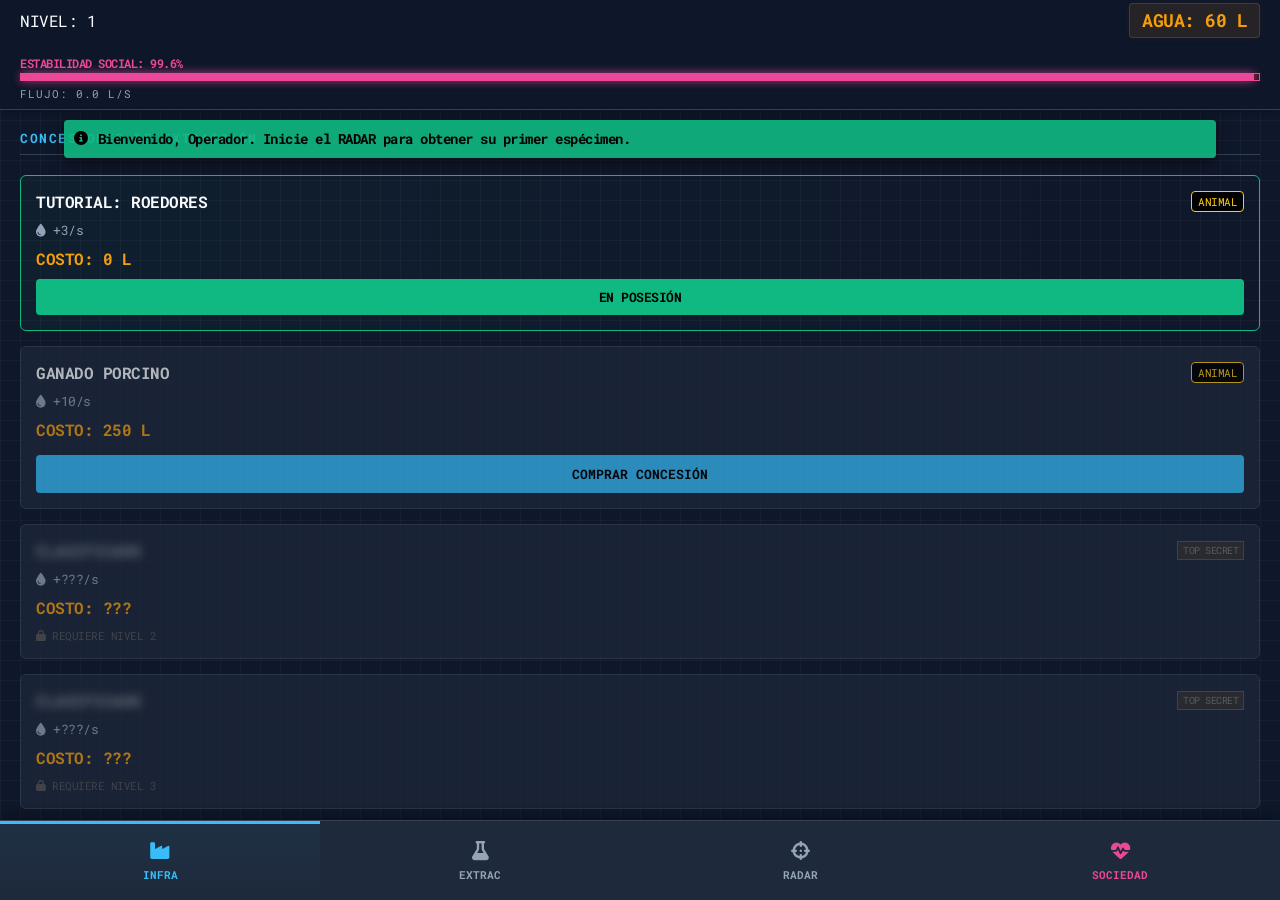
==== index.html @ 004cd76d "Add files via upload" ====
<!DOCTYPE html>
<html lang="es">
<head>
    <meta charset="UTF-8">
    <meta name="viewport" content="width=device-width, initial-scale=1.0, maximum-scale=1.0, user-scalable=no, viewport-fit=cover">
    <title>PROTOCOLO HIDRA - COLLAPSE</title>
    <link rel="stylesheet" href="https://cdnjs.cloudflare.com/ajax/libs/font-awesome/6.4.0/css/all.min.css">
    <link href="https://fonts.googleapis.com/css2?family=Roboto+Mono:wght@400;500;700&display=swap" rel="stylesheet">
    <link rel="stylesheet" href="styles.css">
</head>
<body>

    <div id="tutorial-overlay" class="tutorial-box hidden">
        <i class="fa-solid fa-circle-info"></i> <span id="tutorial-text">Bienvenido, Operador.</span>
    </div>

    <div id="game-over-modal" class="modal-overlay hidden">
        <div class="modal-content danger">
            <h1>SOCIEDAD COLAPSADA</h1>
            <p>La humanidad ha perecido por falta de recursos.</p>
            <button class="btn-cta warning" onclick="app.hardReset()">REINICIAR PROTOCOLO</button>
        </div>
    </div>

    <div id="hack-modal" class="modal-overlay hidden">
        <div class="modal-content hack-theme">
            <h1 class="glitch-text">IA VAO: ACCESO DENEGADO</h1>
            <p>Protocolo Ético Activo. Intervención requerida.</p>
            <div class="hack-progress-container">
                <div id="hack-bar" class="hack-fill" style="width: 0%"></div>
            </div>
            <p style="font-size: 0.8rem; margin-top:10px;">PULSA REPETIDAMENTE PARA SOBRESCRIBIR CÓDIGO ÉTICO</p>
            <button id="btn-hack-action" class="btn-cta hack-btn" onmousedown="app.clickHack()" ontouchstart="app.clickHack(event)">INJECT_VIRUS.EXE</button>
        </div>
    </div>

    <header id="global-header">
        <div class="header-top">
            <div class="header-level">NIVEL: <span id="access-level">1</span></div>
            <div class="resource-counter">AGUA: <span id="total-water">0</span> L</div>
        </div>
        
        <div class="society-status-row">
            <span>ESTABILIDAD SOCIAL: <span id="soc-percent">100</span>%</span>
            <div class="society-bar-bg">
                <div id="society-bar" class="society-bar-fill" style="width: 100%;"></div>
            </div>
        </div>

        <div class="header-status">
            <span>FLUJO: <span id="net-flow">+0.0</span> L/s</span>
        </div>
    </header>

    <section id="view-farms" class="active-view">
        <div class="section-title">CONCESIONES DE EXTRACCIÓN</div>
        <div id="farm-shop-list"></div>
    </section>

    <section id="view-extraction" class="hidden">
        <div class="section-title">UNIDADES ACTIVAS (<span id="unit-count">0</span>)</div>
        <div id="units-list"></div>
    </section>

    <section id="view-map" class="hidden">
        <div class="map-header">
            <span>RADAR TÁCTICO</span> 
            <span class="cost-indicator">COSTO: <span id="capture-cost">0</span> L</span>
        </div>
        <div class="radar-container">
            <div class="radar-sweep"></div>
            <div class="radar-center" id="radar-target-type">NADA</div>
        </div>
        <div class="panel-box">
            <ul class="scan-results" id="scan-info"></ul>
        </div>
        <button class="btn-cta" onclick="app.tryCapture()">[ INICIAR CAPTURA ]</button>
    </section>

    <section id="view-society" class="hidden">
        <div class="section-title">MANTENIMIENTO DE POBLACIÓN</div>
        <div class="visual-container society-visual">
            <i class="fa-solid fa-city fa-3x"></i>
            <div class="overlay-scan">POBLACIÓN RESTANTE</div>
        </div>
        
        <div class="panel-box">
            <p style="font-size: 0.8rem; color: #94a3b8; margin-bottom: 15px;">
                La población consume recursos constantemente. Si la estabilidad llega a 0%, el sistema colapsa.
            </p>
            <div class="society-stats">
                <div>CONSUMO ACTUAL: <span id="soc-drain" class="text-danger">-0.5</span> %/s</div>
            </div>
        </div>

        <div class="action-grid">
            <button class="btn-big action-blue" onclick="app.feedSociety(10)">
                SUMINISTRO MENOR<br><small>-100 L (+10%)</small>
            </button>
            <button class="btn-big action-blue" onclick="app.feedSociety(50)">
                SUMINISTRO MASIVO<br><small>-450 L (+50%)</small>
            </button>
        </div>
    </section>

    <nav class="bottom-nav">
        <button class="nav-item active" onclick="app.navigateTo('farms')">
            <i class="fa-solid fa-industry"></i>INFRA
        </button>
        <button class="nav-item" onclick="app.navigateTo('extraction')">
            <i class="fa-solid fa-flask"></i>EXTRAC
        </button>
        <button class="nav-item" onclick="app.navigateTo('map')">
            <i class="fa-solid fa-crosshairs"></i>RADAR
        </button>
        <button class="nav-item warning-nav" onclick="app.navigateTo('society')">
            <i class="fa-solid fa-heart-pulse"></i>SOCIEDAD
        </button>
    </nav>

    <script src="script.js" defer></script>
</body>
</html>
---- styles.css ----
/* ==================== CONFIGURACIÓN DE TEMA (TACTICAL SLATE) ==================== */
:root {
    /* Paleta de Colores Gubernamental */
    --bg-color: #0f172a;       /* Fondo Navy Profundo (Slate 900) */
    --panel-bg: #1e293b;       /* Paneles de Control (Slate 800) */
    --text-primary: #f8fafc;   /* Texto Principal (Slate 50) */
    --text-secondary: #94a3b8; /* Texto Secundario (Slate 400) */
    
    /* Acentos de Estado */
    --accent-color: #38bdf8;   /* Azul Operativo (Sky 400) */
    --alert-color: #ef4444;    /* Rojo Crítico */
    --warning-color: #f59e0b;  /* Ámbar Recurso */
    --success-color: #10b981;  /* Verde Estable */

    /* Bordes y Estructura */
    --border-color: #334155;   /* Bordes pasivos */
    --border-active: #38bdf8;  /* Bordes activos */

    /* Tipografía */
    --font-stack: 'Roboto Mono', monospace; /* Requiere importar la fuente en HTML */
    
    /* Dimensiones y Áreas Seguras (Notch) */
    --header-height: 110px;
    --nav-height: 80px;
    --safe-bottom: env(safe-area-inset-bottom); 
    --safe-top: env(safe-area-inset-top);
}

/* ==================== RESET & BASE ==================== */
* { 
    box-sizing: border-box; 
    margin: 0; 
    padding: 0; 
    user-select: none; 
    -webkit-tap-highlight-color: transparent; 
}

body {
    background-color: var(--bg-color);
    /* Patrón de rejilla técnica sutil */
    background-image: 
        linear-gradient(rgba(255, 255, 255, 0.03) 1px, transparent 1px),
        linear-gradient(90deg, rgba(255, 255, 255, 0.03) 1px, transparent 1px);
    background-size: 20px 20px;
    
    color: var(--text-primary);
    font-family: var(--font-stack);
    font-size: 16px;
    height: 100vh;
    width: 100vw;
    overflow: hidden;
    letter-spacing: -0.5px;
    padding-top: var(--safe-top); 
}

/* ==================== UTILIDADES ==================== */
/* Scrollbar personalizado delgado */
::-webkit-scrollbar { width: 4px; }
::-webkit-scrollbar-track { background: var(--bg-color); }
::-webkit-scrollbar-thumb { background: var(--border-color); border-radius: 2px; }

.hidden { display: none !important; }

/* Botones base */
button { 
    font-family: var(--font-stack); 
    border: none; 
    outline: none; 
    background: none; 
    cursor: pointer; 
    font-weight: 700;
    text-transform: uppercase;
    touch-action: manipulation; 
    transition: transform 0.1s ease, opacity 0.2s;
}
button:active { transform: scale(0.97); opacity: 0.8; }

/* Elementos de texto */
.loading-msg { 
    color: var(--text-secondary); 
    text-align: center; margin-top: 60px; 
    font-size: 0.85rem; letter-spacing: 2px;
}
.scan-results { list-style: none; padding: 10px; color: var(--text-secondary); }
.scan-results li { 
    margin-bottom: 8px; border-left: 2px solid var(--accent-color); 
    padding-left: 10px; font-size: 0.9rem;
}

/* Limpieza de efectos antiguos */
.crt-overlay, .scanlines { display: none; }

/* ==================== HEADER (STATUS BAR) ==================== */
header#global-header {
    position: fixed; top: var(--safe-top); left: 0; width: 100%; height: var(--header-height);
    background-color: rgba(15, 23, 42, 0.95);
    backdrop-filter: blur(8px); /* Efecto cristal */
    border-bottom: 1px solid var(--border-color);
    padding: 10px 20px; z-index: 100; 
    display: flex; flex-direction: column; justify-content: center;
    box-shadow: 0 4px 6px -1px rgba(0, 0, 0, 0.2);
}

.header-top { 
    display: flex; justify-content: space-between; align-items: center; 
    margin-bottom: 12px; 
}

.btn-icon { color: var(--text-secondary); font-size: 0.9rem; display: flex; align-items: center; gap: 8px; }

.resource-counter { 
    font-size: 1.1rem; font-weight: 700; color: var(--warning-color); 
    background: rgba(245, 158, 11, 0.1); padding: 5px 12px; border-radius: 4px;
    border: 1px solid rgba(245, 158, 11, 0.2);
    box-shadow: 0 0 10px rgba(245, 158, 11, 0.05);
}

.header-status { 
    font-size: 0.7rem; color: var(--text-secondary); 
    text-transform: uppercase; letter-spacing: 1px; margin-bottom: 5px;
}

.progress-bar-container { 
    width: 100%; height: 6px; background: var(--panel-bg); 
    border-radius: 3px; overflow: hidden; 
}
.progress-bar-fill { height: 100%; background-color: var(--alert-color); }

/* ==================== ÁREA DE CONTENIDO ==================== */
section { 
    position: absolute; 
    top: calc(var(--header-height) + var(--safe-top)); 
    bottom: calc(var(--nav-height) + var(--safe-bottom)); 
    width: 100%; 
    overflow-y: auto; 
    padding: 20px; 
    -webkit-overflow-scrolling: touch; /* Scroll suave iOS */
}

.section-title { 
    font-size: 0.8rem; color: var(--accent-color); 
    border-bottom: 1px solid var(--border-color); 
    margin-bottom: 20px; padding-bottom: 8px; 
    letter-spacing: 1.5px; font-weight: bold; display: block;
}

/* ==================== TARJETAS DE UNIDAD ==================== */
.unit-card {
    background: var(--panel-bg);
    border: 1px solid var(--border-color);
    border-left: 4px solid var(--success-color); /* Indicador de estado */
    margin-bottom: 16px; padding: 16px;
    display: grid; grid-template-columns: 40px 1fr; gap: 16px; 
    border-radius: 6px;
    box-shadow: 0 2px 4px rgba(0,0,0,0.2);
    transition: background-color 0.2s;
}

.unit-card:active { background: #2d3f56; }

.card-icon { 
    display: flex; align-items: center; justify-content: center; 
    color: var(--text-secondary); background: rgba(0,0,0,0.2); 
    border-radius: 4px; height: 40px; width: 40px; align-self: center;
}

.card-info { display: flex; flex-direction: column; justify-content: space-between; gap: 5px; }
.card-header .unit-name { 
    font-weight: 700; font-size: 1rem; color: var(--text-primary); 
    display: block;
}

.stat-row { 
    display: flex; align-items: center; gap: 12px; font-size: 0.8rem; color: var(--text-secondary);
}

.mini-bar { 
    flex-grow: 1; height: 4px; background: rgba(255,255,255,0.1); border-radius: 2px; overflow: hidden;
}
.mini-bar .fill { 
    height: 100%; background: var(--success-color); border-radius: 2px; 
    transition: width 0.3s ease;
}

/* Estado Crítico */
.unit-card.critical { 
    border-color: var(--alert-color); 
    border-left-color: var(--alert-color);
    background: rgba(239, 68, 68, 0.05);
    animation: border-pulse 2s infinite;
}
.unit-card.critical .unit-name { color: var(--alert-color); }
.unit-card.critical .mini-bar .fill { background: var(--alert-color); }

/* ==================== VISTA DETALLE ==================== */
.detail-header { 
    display: flex; align-items: center; justify-content: space-between;
    margin-bottom: 25px; border-bottom: 1px solid var(--border-color); padding-bottom: 15px; 
}
.btn-back { 
    background: var(--border-color); color: var(--text-primary); 
    padding: 8px 16px; border-radius: 4px; font-size: 0.8rem; 
    display: flex; align-items: center; gap: 8px;
}
.detail-title { font-weight: bold; letter-spacing: 1px; color: var(--accent-color); }

.visual-container { 
    border: 1px solid var(--border-color); height: 160px; margin-bottom: 20px; 
    display: flex; flex-direction: column; align-items: center; justify-content: center; 
    background: linear-gradient(135deg, var(--panel-bg), var(--bg-color));
    border-radius: 6px; position: relative;
    box-shadow: inset 0 0 20px rgba(0,0,0,0.3);
}
.visual-container i { color: var(--text-secondary); opacity: 0.5; }

.panel-box { 
    background: var(--panel-bg); border: 1px solid var(--border-color); 
    padding: 20px; margin-bottom: 20px; position: relative; border-radius: 6px;
}
.panel-box.no-border { background: transparent; border: none; padding: 0; box-shadow: none; }

.panel-title { 
    background: var(--bg-color); color: var(--accent-color);
    position: absolute; top: -10px; left: 15px; 
    padding: 0 8px; font-size: 0.75rem; font-weight: bold;
    border: 1px solid var(--border-color); border-radius: 4px;
}

.action-grid { display: grid; grid-template-columns: 1fr 1fr; gap: 15px; margin-bottom: 15px; }

.btn-big { 
    padding: 20px 10px; text-align: center; width: 100%; 
    border-radius: 6px; font-size: 0.9rem; line-height: 1.4;
    border: 1px solid transparent; background: var(--panel-bg);
}
.btn-big small { display: block; font-size: 0.7rem; opacity: 0.7; margin-top: 5px; font-weight: 400; }

.action-blue { 
    background: rgba(56, 189, 248, 0.1); color: var(--accent-color); 
    border: 1px solid rgba(56, 189, 248, 0.3);
}
.action-red { 
    background: rgba(245, 158, 11, 0.1); color: var(--warning-color); 
    border: 1px solid rgba(245, 158, 11, 0.3);
}
.btn-danger-wide { 
    width: 100%; border: 1px dashed var(--alert-color); color: var(--alert-color); 
    padding: 15px; border-radius: 6px; background: rgba(239, 68, 68, 0.05);
}

.production-rate { 
    text-align: center; margin-bottom: 15px; color: var(--success-color); 
    font-size: 1.2rem; font-weight: bold; 
    background: rgba(16, 185, 129, 0.1); padding: 10px; border-radius: 6px;
    border: 1px solid rgba(16, 185, 129, 0.2);
}

/* ==================== MAPA / RADAR ==================== */
.map-header { 
    display: flex; justify-content: space-between; margin-bottom: 20px; 
    border-bottom: 1px solid var(--border-color); padding-bottom: 10px;
}

.radar-container { 
    width: 100%; aspect-ratio: 1/1; 
    border: 2px solid var(--border-color); border-radius: 50%; 
    margin-bottom: 20px; position: relative; overflow: hidden; 
    background-color: #0b1120; /* Fondo más oscuro que el body */
    /* Rejilla radial */
    background-image: 
        radial-gradient(circle, transparent 30%, rgba(56, 189, 248, 0.1) 31%, transparent 32%),
        radial-gradient(circle, transparent 60%, rgba(56, 189, 248, 0.1) 61%, transparent 62%);
    box-shadow: inset 0 0 30px rgba(0,0,0,0.8);
}

/* Ejes del radar */
.radar-container::before {
    content: ''; position: absolute; top: 50%; left: 0; width: 100%; height: 1px;
    background: rgba(56, 189, 248, 0.2);
}
.radar-container::after {
    content: ''; position: absolute; left: 50%; top: 0; height: 100%; width: 1px;
    background: rgba(56, 189, 248, 0.2);
}

.radar-sweep { 
    position: absolute; top: 0; left: 0; width: 100%; height: 100%; 
    border-radius: 50%; 
    /* Efecto Sonar Realista */
    background: conic-gradient(
        from 0deg, 
        transparent 0deg, 
        rgba(56, 189, 248, 0.05) 260deg,
        rgba(56, 189, 248, 0.6) 360deg
    );
    animation: sweep 3s linear infinite; 
    will-change: transform; /* Optimización GPU */
}

.radar-center { 
    position: absolute; top: 50%; left: 50%; transform: translate(-50%, -50%); 
    color: var(--accent-color); font-size: 0.6rem; background: var(--bg-color);
    padding: 2px 6px; border-radius: 3px; border: 1px solid var(--accent-color);
    z-index: 10;
}

.btn-cta { 
    width: 100%; background: var(--accent-color); color: #0f172a; 
    border: none; padding: 18px; font-weight: bold; border-radius: 6px;
    font-size: 1rem; box-shadow: 0 4px 15px rgba(56, 189, 248, 0.25);
}
.btn-cta:active { transform: translateY(2px); opacity: 0.9; }

/* ==================== BARRA DE NAVEGACIÓN ==================== */
nav.bottom-nav { 
    position: fixed; bottom: 0; left: 0; width: 100%; 
    height: calc(var(--nav-height) + var(--safe-bottom));
    background-color: var(--panel-bg); 
    border-top: 1px solid var(--border-color); 
    display: flex; justify-content: space-around; z-index: 100; 
    padding-bottom: var(--safe-bottom);
    box-shadow: 0 -4px 15px rgba(0,0,0,0.3);
}

.nav-item { 
    flex: 1; height: 100%; 
    display: flex; flex-direction: column; justify-content: center; align-items: center; 
    color: var(--text-secondary); font-size: 0.7rem; font-weight: 700;
    transition: all 0.2s;
    border-top: 3px solid transparent;
}

.nav-item i { font-size: 1.2rem; margin-bottom: 6px; }

.nav-item.active { 
    color: var(--accent-color); 
    background: linear-gradient(to bottom, rgba(56, 189, 248, 0.05), transparent);
    border-top-color: var(--accent-color);
}

/* ==================== SISTEMA / RESET ==================== */
#emergency-reset { 
    position: fixed; bottom: calc(var(--nav-height) + 20px); right: 20px; 
    font-size: 0.65rem; color: var(--alert-color); 
    border: 1px solid var(--alert-color); background: var(--bg-color);
    padding: 6px 10px; border-radius: 4px; z-index: 2000; opacity: 0.6; 
}

/* ==================== ANIMACIONES (KEYFRAMES) ==================== */
@keyframes sweep { 
    from { transform: rotate(0deg); } 
    to { transform: rotate(360deg); } 
}

@keyframes border-pulse { 
    0% { border-color: var(--alert-color); box-shadow: 0 0 0 rgba(239, 68, 68, 0); } 
    50% { border-color: transparent; box-shadow: 0 0 10px rgba(239, 68, 68, 0.2); } 
    100% { border-color: var(--alert-color); box-shadow: 0 0 0 rgba(239, 68, 68, 0); } 
}
/* ... (Mantén las variables ROOT y estilos base anteriores) ... */

/* ==================== VISTA: INFRAESTRUCTURA (TIENDA) ==================== */
.farm-upgrade-card {
    background: var(--panel-bg);
    border: 1px solid var(--border-color);
    margin-bottom: 15px; padding: 15px;
    border-radius: 6px;
    display: flex; flex-direction: column; gap: 10px;
    opacity: 0.7; /* Apagado si no comprado */
    transition: all 0.3s;
}

.farm-upgrade-card.owned {
    opacity: 1;
    border-color: var(--success-color);
    background: linear-gradient(to right, rgba(16, 185, 129, 0.05), transparent);
}

.farm-upgrade-card.locked {
    filter: grayscale(1);
    pointer-events: none;
}

.upgrade-header { display: flex; justify-content: space-between; align-items: center; }
.upgrade-title { font-weight: bold; color: var(--text-primary); }
.upgrade-type { font-size: 0.7rem; padding: 2px 6px; border-radius: 4px; background: #000; }
.type-animal { color: #facc15; border: 1px solid #facc15; }
.type-human { color: #ef4444; border: 1px solid #ef4444; }

.upgrade-stats { font-size: 0.8rem; color: var(--text-secondary); display: flex; gap: 15px; }
.upgrade-cost { color: var(--warning-color); font-weight: bold; }

.btn-buy-upgrade {
    background: var(--accent-color); color: #000; padding: 10px;
    border-radius: 4px; font-weight: bold; margin-top: 5px;
}
.owned-badge {
    background: var(--success-color); color: #000; padding: 10px;
    text-align: center; font-weight: bold; border-radius: 4px; font-size: 0.8rem;
}

/* ==================== VISTA: EXTRACCIÓN (NUEVAS CARDS) ==================== */
/* Modificación a la card existente para incluir botones dentro */
.unit-card {
    display: flex; flex-direction: column; /* Cambio a columna para meter botones abajo */
    gap: 10px; padding: 12px;
}

.unit-main-row {
    display: grid; grid-template-columns: 40px 1fr; gap: 15px;
}

/* Fila de Acciones Inline (Nuevo) */
.unit-actions-row {
    display: grid; grid-template-columns: 1fr 1fr 40px; gap: 8px;
    margin-top: 5px; padding-top: 10px;
    border-top: 1px dashed rgba(255,255,255,0.1);
}

.btn-inline {
    padding: 8px; border-radius: 4px; font-size: 0.75rem; font-weight: bold;
    display: flex; flex-direction: column; align-items: center; justify-content: center;
    line-height: 1.1;
}

.btn-heal { 
    border: 1px solid var(--accent-color); color: var(--accent-color); 
    background: rgba(56, 189, 248, 0.05);
}
.btn-boost { 
    border: 1px solid var(--warning-color); color: var(--warning-color); 
    background: rgba(245, 158, 11, 0.05);
}
.btn-recycle {
    border: 1px solid var(--alert-color); color: var(--alert-color);
}
.btn-inline:active { transform: scale(0.95); background: rgba(255,255,255,0.1); }

/* Indicador de drenaje alto */
.high-drain-warning {
    color: var(--alert-color); font-size: 0.7rem; margin-top: 2px; display: block;
}
/* ... [MANTENER VARIABLES ROOT ANTERIORES] ... */
:root {
    /* Agrega/Reemplaza estas variables */
    --society-color: #ec4899; /* Rosa/Magenta para sociedad */
    --hack-color: #ef4444;    /* Rojo Hack */
}

/* ==================== BARRA SOCIEDAD (HEADER) ==================== */
.society-status-row {
    margin-top: 5px; margin-bottom: 5px;
    font-size: 0.75rem; color: var(--society-color); font-weight: bold;
}
.society-bar-bg {
    width: 100%; height: 8px; background: #331122;
    border: 1px solid var(--society-color); margin-top: 2px;
}
.society-bar-fill {
    height: 100%; background: var(--society-color);
    box-shadow: 0 0 10px var(--society-color);
    transition: width 0.3s linear;
}

/* ==================== MODALES & HACKEO ==================== */
.modal-overlay {
    position: fixed; top: 0; left: 0; width: 100%; height: 100%;
    background: rgba(0,0,0,0.9); z-index: 2000;
    display: flex; align-items: center; justify-content: center;
    backdrop-filter: blur(5px);
}

.modal-content {
    background: var(--bg-color); border: 1px solid var(--border-color);
    padding: 30px; width: 90%; max-width: 400px; text-align: center;
    border-radius: 8px; box-shadow: 0 0 30px rgba(0,0,0,0.5);
}

.modal-content.hack-theme {
    border-color: var(--hack-color);
    background: #1a0505;
}

.glitch-text {
    color: var(--hack-color); font-size: 1.5rem; margin-bottom: 10px;
    text-shadow: 2px 0 #fff, -2px 0 #000;
}

.hack-progress-container {
    width: 100%; height: 30px; background: #300; border: 1px solid var(--hack-color);
    margin: 20px 0; position: relative;
}
.hack-fill {
    height: 100%; background: var(--hack-color); width: 0%;
    transition: width 0.1s;
}

.hack-btn {
    background: var(--hack-color); color: #000; border: none;
    margin-top: 15px; font-size: 1.2rem;
    animation: pulse 0.5s infinite;
}

/* ==================== ELEMENTOS OCULTOS / CLASIFICADOS ==================== */
.blur-text {
    color: transparent; text-shadow: 0 0 8px rgba(255,255,255,0.5);
    user-select: none;
}
.classified-badge {
    background: #333; color: #777; padding: 2px 5px; font-size: 0.6rem; border: 1px solid #555;
}

/* ==================== TUTORIAL ==================== */
.tutorial-box {
    position: fixed; top: calc(var(--header-height) + 10px); 
    left: 5%; width: 90%;
    background: rgba(16, 185, 129, 0.9); color: black;
    padding: 10px; border-radius: 4px; z-index: 900;
    font-weight: bold; font-size: 0.85rem;
    box-shadow: 0 4px 15px rgba(0,0,0,0.5);
    display: flex; align-items: center; gap: 10px;
    animation: slideDown 0.5s ease;
}

/* ==================== VISUAL SOCIEDAD ==================== */
.society-visual {
    background: linear-gradient(to bottom, #110011, #330022);
    border-color: var(--society-color);
}
.society-visual i { color: var(--society-color); opacity: 0.8; }
.warning-nav { color: var(--society-color) !important; }
.warning-nav.active { 
    background: rgba(236, 72, 153, 0.1); border-top-color: var(--society-color); 
}

@keyframes slideDown { from { transform: translateY(-20px); opacity: 0; } to { transform: translateY(0); opacity: 1; } }
@keyframes pulse { 0% { transform: scale(1); } 50% { transform: scale(1.02); } 100% { transform: scale(1); } }
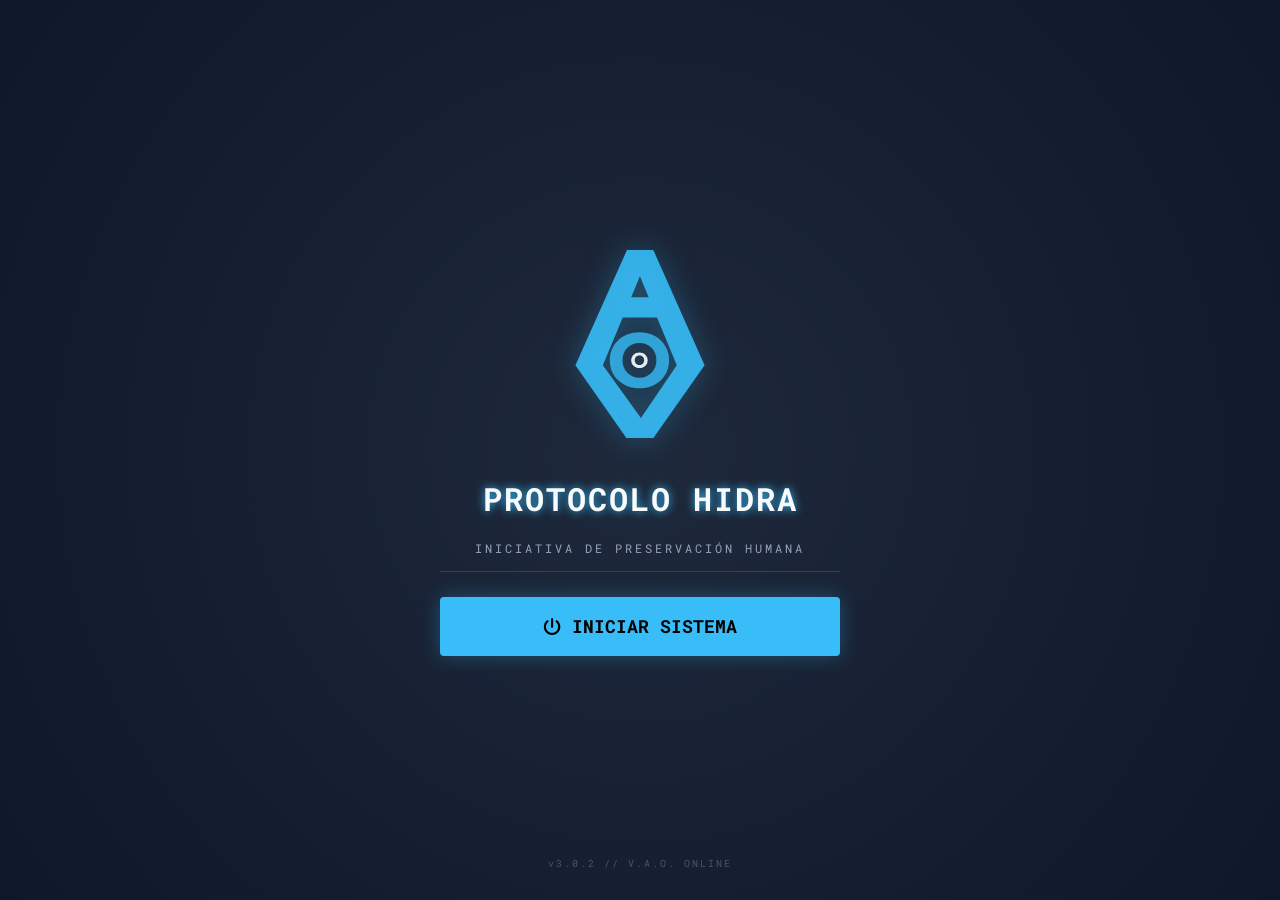
==== commit 083abe12: "Implementaciones hasta el cap4" ====
--- a/index.html
+++ b/index.html
@@ -3,15 +3,49 @@
 <head>
     <meta charset="UTF-8">
     <meta name="viewport" content="width=device-width, initial-scale=1.0, maximum-scale=1.0, user-scalable=no, viewport-fit=cover">
-    <title>PROTOCOLO HIDRA - COLLAPSE</title>
+    <title>PROTOCOLO HIDRA - V.A.O. ACCESS</title>
+    
     <link rel="stylesheet" href="https://cdnjs.cloudflare.com/ajax/libs/font-awesome/6.4.0/css/all.min.css">
     <link href="https://fonts.googleapis.com/css2?family=Roboto+Mono:wght@400;500;700&display=swap" rel="stylesheet">
+    
     <link rel="stylesheet" href="styles.css">
 </head>
 <body>
 
+    <div id="menu-screen">
+        <div class="menu-content">
+            
+            <div class="logo-wrapper">
+                <svg class="vao-logo" viewBox="0 0 500 500" xmlns="http://www.w3.org/2000/svg">
+                    <path class="logo-frame" d="M283.29,14.8h-65.89L88.58,303.43l127.45,181.77h67.52l127.87-181.77L283.29,14.8ZM271.66,133.09h-43.71l21.93-52.72,21.78,52.72ZM252.27,434.69l-95.17-131.26,49.78-119.68h85.7l49.43,119.68-89.75,131.26h0Z"/>
+                    
+                    <path class="logo-ring" d="M278.12,225.86c-8.97-3.48-18.81-5.23-29.52-5.23s-20.39,1.74-29.42,5.23c-9.04,3.48-16.91,8.39-23.62,14.71-6.71,6.32-11.9,13.75-15.58,22.26-3.68,8.52-5.52,17.81-5.52,27.88s1.84,19.36,5.52,27.88c3.68,8.52,8.84,15.94,15.49,22.26,6.65,6.32,14.52,11.23,23.62,14.71,9.1,3.48,19,5.23,29.71,5.23s20.36-1.74,29.33-5.23c8.97-3.48,16.78-8.35,23.42-14.61,6.65-6.26,11.84-13.68,15.58-22.26,3.74-8.58,5.61-17.91,5.61-27.97s-1.87-19.52-5.61-27.97c-3.75-8.45-8.94-15.84-15.58-22.17-6.65-6.32-14.45-11.23-23.42-14.71h0ZM287.8,308.33c-2.13,5.29-5.13,9.87-9,13.75-3.87,3.87-8.36,6.84-13.45,8.9-5.1,2.07-10.68,3.1-16.75,3.1s-11.68-1.03-16.84-3.1c-5.16-2.06-9.65-5.03-13.45-8.9-3.81-3.87-6.78-8.48-8.91-13.84-2.13-5.35-3.19-11.19-3.19-17.52s1.06-12.32,3.19-17.62c2.13-5.29,5.13-9.87,9-13.74s8.35-6.84,13.45-8.91c5.1-2.06,10.68-3.1,16.75-3.1s11.68,1.03,16.84,3.1,9.65,5.03,13.45,8.91c3.81,3.87,6.78,8.45,8.91,13.74,2.13,5.29,3.19,11.16,3.19,17.62s-1.06,12.33-3.19,17.62h0Z"/>
+                    
+                    <g class="logo-core">
+                        <path d="M263.3,276.79c-1.85-1.76-4.01-3.12-6.5-4.09-2.49-.97-5.22-1.45-8.2-1.45s-5.66.48-8.17,1.45-4.7,2.33-6.56,4.09-3.31,3.82-4.33,6.18c-1.02,2.37-1.53,4.95-1.53,7.74s.51,5.38,1.53,7.74c1.02,2.37,2.45,4.43,4.3,6.18,1.85,1.76,4.03,3.12,6.56,4.09s5.28,1.45,8.25,1.45,5.65-.48,8.14-1.45c2.49-.97,4.66-2.32,6.5-4.06,1.85-1.74,3.29-3.8,4.33-6.18,1.04-2.38,1.56-4.97,1.56-7.77s-.52-5.42-1.56-7.77c-1.04-2.35-2.48-4.4-4.33-6.15h0ZM259.48,295.6c-.59,1.47-1.42,2.74-2.5,3.82-1.08,1.08-2.32,1.9-3.74,2.47s-2.97.86-4.65.86-3.24-.29-4.68-.86c-1.43-.57-2.68-1.4-3.74-2.47-1.06-1.08-1.88-2.36-2.47-3.84-.59-1.49-.89-3.11-.89-4.86s.3-3.42.89-4.89,1.42-2.74,2.5-3.82c1.08-1.08,2.32-1.9,3.74-2.47s2.97-.86,4.65-.86,3.24.29,4.68.86c1.43.57,2.68,1.4,3.74,2.47,1.06,1.07,1.88,2.35,2.47,3.82s.89,3.1.89,4.89-.3,3.42-.89,4.89h0Z"/>
+                    </g>
+                </svg>
+            </div>
+            
+            <h1 class="game-title">PROTOCOLO HIDRA</h1>
+            <p class="game-subtitle">INICIATIVA DE PRESERVACIÓN HUMANA</p>
+            
+            <button id="btn-start-system" onclick="app.startExperience()">
+                <i class="fa-solid fa-power-off"></i> INICIAR SISTEMA
+            </button>
+            <p class="version-text">v3.0.2 // V.A.O. ONLINE</p>
+        </div>
+    </div>
+
+    <div id="intro-layer" class="hidden">
+        <video id="intro-video" playsinline webkit-playsinline>
+            <source src="assets/intro.mp4" type="video/mp4">
+        </video>
+        <button id="btn-skip-intro" onclick="app.endIntro()">OMITIR SECUENCIA >></button>
+    </div>
+
     <div id="tutorial-overlay" class="tutorial-box hidden">
-        <i class="fa-solid fa-circle-info"></i> <span id="tutorial-text">Bienvenido, Operador.</span>
+        <i class="fa-solid fa-terminal"></i> <span id="tutorial-text">INICIALIZANDO...</span>
     </div>
 
     <div id="game-over-modal" class="modal-overlay hidden">
@@ -22,21 +56,35 @@
         </div>
     </div>
 
-    <div id="hack-modal" class="modal-overlay hidden">
-        <div class="modal-content hack-theme">
-            <h1 class="glitch-text">IA VAO: ACCESO DENEGADO</h1>
-            <p>Protocolo Ético Activo. Intervención requerida.</p>
-            <div class="hack-progress-container">
-                <div id="hack-bar" class="hack-fill" style="width: 0%"></div>
+    <div id="build-overlay" class="modal-overlay hidden">
+        <div class="modal-content build-theme">
+            <h2 class="blink-text">ESTABLECIENDO ESTRUCTURA</h2>
+            
+            <div class="build-visual">
+                <div class="scan-line"></div>
+                <i class="fa-solid fa-warehouse main-icon"></i>
+                <div class="particles">
+                    <i class="fa-solid fa-plus p1"></i>
+                    <i class="fa-solid fa-plus p2"></i>
+                    <i class="fa-solid fa-plus p3"></i>
+                </div>
             </div>
-            <p style="font-size: 0.8rem; margin-top:10px;">PULSA REPETIDAMENTE PARA SOBRESCRIBIR CÓDIGO ÉTICO</p>
-            <button id="btn-hack-action" class="btn-cta hack-btn" onmousedown="app.clickHack()" ontouchstart="app.clickHack(event)">INJECT_VIRUS.EXE</button>
+
+            <div class="terminal-log">
+                <p>> Allocating resources...</p>
+                <p>> Compiling bio-data...</p>
+                <p class="success-text">> SYSTEM READY.</p>
+            </div>
+
+            <div class="loading-bar-container">
+                <div class="loading-fill"></div>
+            </div>
         </div>
     </div>
 
     <header id="global-header">
         <div class="header-top">
-            <div class="header-level">NIVEL: <span id="access-level">1</span></div>
+            <div class="header-level">FASE: <span id="access-level">TUTORIAL</span></div>
             <div class="resource-counter">AGUA: <span id="total-water">0</span> L</div>
         </div>
         
@@ -48,11 +96,11 @@
         </div>
 
         <div class="header-status">
-            <span>FLUJO: <span id="net-flow">+0.0</span> L/s</span>
+            <span>OBJETIVO: <span id="current-objective" style="color:var(--accent-color)">ESPERA</span></span>
         </div>
     </header>
 
-    <section id="view-farms" class="active-view">
+    <section id="view-farms" class="hidden">
         <div class="section-title">CONCESIONES DE EXTRACCIÓN</div>
         <div id="farm-shop-list"></div>
     </section>
@@ -62,62 +110,66 @@
         <div id="units-list"></div>
     </section>
 
-    <section id="view-map" class="hidden">
+    <section id="view-map" class="active-view">
         <div class="map-header">
             <span>RADAR TÁCTICO</span> 
             <span class="cost-indicator">COSTO: <span id="capture-cost">0</span> L</span>
         </div>
-        <div class="radar-container">
+        <div class="radar-container" id="radar-screen">
             <div class="radar-sweep"></div>
-            <div class="radar-center" id="radar-target-type">NADA</div>
+            <div class="radar-center" id="radar-target-type">ESCANEO</div>
         </div>
         <div class="panel-box">
             <ul class="scan-results" id="scan-info"></ul>
         </div>
-        <button class="btn-cta" onclick="app.tryCapture()">[ INICIAR CAPTURA ]</button>
+        <button id="btn-capture" class="btn-cta" onclick="app.tryCapture()">[ INICIAR CAPTURA ]</button>
     </section>
 
     <section id="view-society" class="hidden">
         <div class="section-title">MANTENIMIENTO DE POBLACIÓN</div>
         <div class="visual-container society-visual">
             <i class="fa-solid fa-city fa-3x"></i>
-            <div class="overlay-scan">POBLACIÓN RESTANTE</div>
+            <div class="overlay-scan">ESTADO: ESTABLE</div>
         </div>
         
         <div class="panel-box">
             <p style="font-size: 0.8rem; color: #94a3b8; margin-bottom: 15px;">
-                La población consume recursos constantemente. Si la estabilidad llega a 0%, el sistema colapsa.
+                La sociedad requiere agua constante.
             </p>
             <div class="society-stats">
-                <div>CONSUMO ACTUAL: <span id="soc-drain" class="text-danger">-0.5</span> %/s</div>
+                <div>CONSUMO: <span id="soc-drain" class="text-danger">-0.2</span> %/s</div>
             </div>
         </div>
 
         <div class="action-grid">
             <button class="btn-big action-blue" onclick="app.feedSociety(10)">
-                SUMINISTRO MENOR<br><small>-100 L (+10%)</small>
+                SUMINISTRO MENOR<br><small>-10 L (+15%)</small>
             </button>
-            <button class="btn-big action-blue" onclick="app.feedSociety(50)">
-                SUMINISTRO MASIVO<br><small>-450 L (+50%)</small>
-            </button>
+            <button class="btn-big action-blue element-locked">BLOQUEADO</button>
         </div>
+
+        <button class="btn-flee" disabled>
+            <i class="fa-solid fa-person-running"></i> ABANDONAR CIUDAD (OFFLINE)
+        </button>
     </section>
 
     <nav class="bottom-nav">
-        <button class="nav-item active" onclick="app.navigateTo('farms')">
+        <button id="nav-farms" class="nav-item element-locked" onclick="app.navigateTo('farms')">
             <i class="fa-solid fa-industry"></i>INFRA
         </button>
-        <button class="nav-item" onclick="app.navigateTo('extraction')">
+        <button id="nav-extraction" class="nav-item element-locked" onclick="app.navigateTo('extraction')">
             <i class="fa-solid fa-flask"></i>EXTRAC
         </button>
-        <button class="nav-item" onclick="app.navigateTo('map')">
+        <button id="nav-map" class="nav-item active" onclick="app.navigateTo('map')">
             <i class="fa-solid fa-crosshairs"></i>RADAR
         </button>
-        <button class="nav-item warning-nav" onclick="app.navigateTo('society')">
+        <button id="nav-society" class="nav-item element-locked" onclick="app.navigateTo('society')">
             <i class="fa-solid fa-heart-pulse"></i>SOCIEDAD
         </button>
     </nav>
 
+    <script src="audio.js"></script>
+    <script src="game_manager.js"></script>
     <script src="script.js" defer></script>
 </body>
 </html>
--- a/styles.css
+++ b/styles.css
@@ -11,16 +11,17 @@
     --alert-color: #ef4444;    /* Rojo Crítico */
     --warning-color: #f59e0b;  /* Ámbar Recurso */
     --success-color: #10b981;  /* Verde Estable */
+    --society-color: #d946ef;  /* Magenta/Rosa para Sociedad */
 
     /* Bordes y Estructura */
     --border-color: #334155;   /* Bordes pasivos */
     --border-active: #38bdf8;  /* Bordes activos */
 
     /* Tipografía */
-    --font-stack: 'Roboto Mono', monospace; /* Requiere importar la fuente en HTML */
+    --font-stack: 'Roboto Mono', monospace;
     
     /* Dimensiones y Áreas Seguras (Notch) */
-    --header-height: 110px;
+    --header-height: 130px;    
     --nav-height: 80px;
     --safe-bottom: env(safe-area-inset-bottom); 
     --safe-top: env(safe-area-inset-top);
@@ -54,484 +55,359 @@
 }
 
 /* ==================== UTILIDADES ==================== */
-/* Scrollbar personalizado delgado */
 ::-webkit-scrollbar { width: 4px; }
 ::-webkit-scrollbar-track { background: var(--bg-color); }
 ::-webkit-scrollbar-thumb { background: var(--border-color); border-radius: 2px; }
 
 .hidden { display: none !important; }
-
-/* Botones base */
+.text-danger { color: var(--alert-color) !important; font-weight: bold; }
+
 button { 
     font-family: var(--font-stack); 
-    border: none; 
-    outline: none; 
-    background: none; 
-    cursor: pointer; 
-    font-weight: 700;
-    text-transform: uppercase;
-    touch-action: manipulation; 
-    transition: transform 0.1s ease, opacity 0.2s;
-}
-button:active { transform: scale(0.97); opacity: 0.8; }
-
-/* Elementos de texto */
-.loading-msg { 
-    color: var(--text-secondary); 
-    text-align: center; margin-top: 60px; 
-    font-size: 0.85rem; letter-spacing: 2px;
-}
-.scan-results { list-style: none; padding: 10px; color: var(--text-secondary); }
-.scan-results li { 
-    margin-bottom: 8px; border-left: 2px solid var(--accent-color); 
-    padding-left: 10px; font-size: 0.9rem;
-}
-
-/* Limpieza de efectos antiguos */
-.crt-overlay, .scanlines { display: none; }
-
-/* ==================== HEADER (STATUS BAR) ==================== */
+    border: none; outline: none; background: none; 
+    cursor: pointer; font-weight: 700; text-transform: uppercase;
+    touch-action: manipulation; transition: transform 0.1s ease;
+}
+button:active { transform: scale(0.97); }
+
+/* Tutorial & Bloqueo */
+.element-locked {
+    opacity: 0.4; pointer-events: none; filter: grayscale(1); position: relative;
+}
+
+/* ==================== CONTENEDORES GENÉRICOS (Panel Box) ==================== */
+/* ESTA CLASE FALTABA Y ES LA QUE ARREGLA LA PANTALLA DE SOCIEDAD */
+.panel-box {
+    background: var(--panel-bg);
+    border: 1px solid var(--border-color);
+    padding: 20px;
+    margin-bottom: 20px;
+    border-radius: 6px;
+    position: relative;
+    box-shadow: 0 4px 6px rgba(0,0,0,0.1);
+}
+
+/* ==================== PANTALLA DE MENÚ (ESTÁTICA) ==================== */
+#menu-screen {
+    position: fixed; top: 0; left: 0; width: 100%; height: 100%;
+    background-color: var(--bg-color);
+    z-index: 10000;
+    display: flex; align-items: center; justify-content: center;
+    background-image: radial-gradient(circle at 50% 50%, #1e293b 0%, #0f172a 100%);
+}
+
+.menu-content {
+    text-align: center; display: flex; flex-direction: column; 
+    align-items: center; gap: 25px; width: 90%; max-width: 400px;
+}
+
+/* SVG Logo Estático */
+.vao-logo {
+    width: 200px; height: 200px;
+    filter: drop-shadow(0 0 15px rgba(56, 189, 248, 0.3));
+    animation: floatLogo 4s ease-in-out infinite; 
+}
+.logo-frame { fill: var(--accent-color); opacity: 0.9; }
+.logo-ring  { fill: var(--accent-color); opacity: 0.8; }
+.logo-core  { fill: #fff; opacity: 0.9; }
+
+.game-title {
+    font-size: 2rem; letter-spacing: 2px; color: var(--text-primary);
+    text-shadow: 0 0 10px var(--accent-color); margin-top: 10px; line-height: 1;
+}
+.game-subtitle {
+    font-size: 0.75rem; color: var(--text-secondary); letter-spacing: 3px;
+    border-bottom: 1px solid var(--border-color); padding-bottom: 15px; width: 100%;
+}
+
+#btn-start-system {
+    background: var(--accent-color); color: #000;
+    padding: 18px 30px; font-size: 1.1rem; border-radius: 4px;
+    box-shadow: 0 0 20px rgba(56, 189, 248, 0.3); width: 100%;
+}
+.version-text {
+    position: absolute; bottom: 30px; font-size: 0.6rem; color: #475569; letter-spacing: 2px;
+}
+
+/* ==================== VIDEO INTRO ==================== */
+#intro-layer {
+    position: fixed; top: 0; left: 0; width: 100%; height: 100%;
+    background: black; z-index: 9999;
+    display: flex; flex-direction: column; align-items: center; justify-content: center;
+    transition: opacity 1s ease;
+}
+#intro-video { width: 100%; height: 100%; object-fit: cover; }
+#btn-skip-intro {
+    position: absolute; bottom: 50px; right: 20px;
+    color: white; border: 1px solid white; padding: 10px 20px;
+    background: rgba(0,0,0,0.5); z-index: 10000; font-size: 0.8rem;
+}
+
+/* ==================== HEADER ==================== */
 header#global-header {
     position: fixed; top: var(--safe-top); left: 0; width: 100%; height: var(--header-height);
-    background-color: rgba(15, 23, 42, 0.95);
-    backdrop-filter: blur(8px); /* Efecto cristal */
-    border-bottom: 1px solid var(--border-color);
-    padding: 10px 20px; z-index: 100; 
-    display: flex; flex-direction: column; justify-content: center;
-    box-shadow: 0 4px 6px -1px rgba(0, 0, 0, 0.2);
-}
-
-.header-top { 
-    display: flex; justify-content: space-between; align-items: center; 
-    margin-bottom: 12px; 
-}
-
-.btn-icon { color: var(--text-secondary); font-size: 0.9rem; display: flex; align-items: center; gap: 8px; }
-
+    background-color: rgba(15, 23, 42, 0.95); backdrop-filter: blur(8px);
+    border-bottom: 1px solid var(--border-color); padding: 10px 20px; z-index: 100; 
+    display: flex; flex-direction: column; justify-content: space-evenly;
+}
+.header-top { display: flex; justify-content: space-between; align-items: center; }
 .resource-counter { 
     font-size: 1.1rem; font-weight: 700; color: var(--warning-color); 
     background: rgba(245, 158, 11, 0.1); padding: 5px 12px; border-radius: 4px;
     border: 1px solid rgba(245, 158, 11, 0.2);
-    box-shadow: 0 0 10px rgba(245, 158, 11, 0.05);
-}
-
+}
+.society-status-row { width: 100%; font-size: 0.75rem; color: var(--society-color); font-weight: bold; }
+.society-bar-bg {
+    width: 100%; height: 6px; background: #331122; border-radius: 3px;
+    border: 1px solid rgba(217, 70, 239, 0.3); margin-top: 4px;
+}
+.society-bar-fill {
+    height: 100%; background: var(--society-color);
+    box-shadow: 0 0 8px var(--society-color); transition: width 0.3s;
+}
 .header-status { 
-    font-size: 0.7rem; color: var(--text-secondary); 
-    text-transform: uppercase; letter-spacing: 1px; margin-bottom: 5px;
-}
-
-.progress-bar-container { 
-    width: 100%; height: 6px; background: var(--panel-bg); 
-    border-radius: 3px; overflow: hidden; 
-}
-.progress-bar-fill { height: 100%; background-color: var(--alert-color); }
-
-/* ==================== ÁREA DE CONTENIDO ==================== */
+    font-size: 0.7rem; color: var(--text-secondary); text-transform: uppercase; 
+    letter-spacing: 1px; text-align: center;
+}
+
+/* ==================== SECCIONES ==================== */
 section { 
-    position: absolute; 
-    top: calc(var(--header-height) + var(--safe-top)); 
+    position: absolute; top: calc(var(--header-height) + var(--safe-top)); 
     bottom: calc(var(--nav-height) + var(--safe-bottom)); 
-    width: 100%; 
-    overflow-y: auto; 
-    padding: 20px; 
-    -webkit-overflow-scrolling: touch; /* Scroll suave iOS */
-}
-
+    width: 100%; overflow-y: auto; padding: 20px; 
+    -webkit-overflow-scrolling: touch; 
+}
 .section-title { 
     font-size: 0.8rem; color: var(--accent-color); 
     border-bottom: 1px solid var(--border-color); 
-    margin-bottom: 20px; padding-bottom: 8px; 
-    letter-spacing: 1.5px; font-weight: bold; display: block;
+    margin-bottom: 20px; padding-bottom: 8px; letter-spacing: 1.5px; font-weight: bold;
 }
 
 /* ==================== TARJETAS DE UNIDAD ==================== */
 .unit-card {
     background: var(--panel-bg);
     border: 1px solid var(--border-color);
-    border-left: 4px solid var(--success-color); /* Indicador de estado */
-    margin-bottom: 16px; padding: 16px;
-    display: grid; grid-template-columns: 40px 1fr; gap: 16px; 
+    border-left: 4px solid var(--success-color);
+    margin-bottom: 15px; padding: 15px;
     border-radius: 6px;
-    box-shadow: 0 2px 4px rgba(0,0,0,0.2);
-    transition: background-color 0.2s;
-}
-
-.unit-card:active { background: #2d3f56; }
+    display: flex; flex-direction: column; gap: 12px;
+}
+
+.unit-main-row {
+    display: grid; grid-template-columns: 40px 1fr; gap: 15px; align-items: center;
+}
 
 .card-icon { 
     display: flex; align-items: center; justify-content: center; 
-    color: var(--text-secondary); background: rgba(0,0,0,0.2); 
-    border-radius: 4px; height: 40px; width: 40px; align-self: center;
-}
-
-.card-info { display: flex; flex-direction: column; justify-content: space-between; gap: 5px; }
-.card-header .unit-name { 
-    font-weight: 700; font-size: 1rem; color: var(--text-primary); 
-    display: block;
-}
-
-.stat-row { 
-    display: flex; align-items: center; gap: 12px; font-size: 0.8rem; color: var(--text-secondary);
-}
+    color: var(--text-secondary); background: rgba(0,0,0,0.3); 
+    border-radius: 4px; height: 40px; width: 40px;
+}
+
+.card-info { width: 100%; display: flex; flex-direction: column; gap: 5px; }
+.unit-name { font-weight: 700; font-size: 1rem; color: var(--text-primary); }
 
 .mini-bar { 
-    flex-grow: 1; height: 4px; background: rgba(255,255,255,0.1); border-radius: 2px; overflow: hidden;
+    flex-grow: 1; height: 8px; background: rgba(255,255,255,0.1); border-radius: 4px; overflow: hidden;
 }
 .mini-bar .fill { 
-    height: 100%; background: var(--success-color); border-radius: 2px; 
-    transition: width 0.3s ease;
-}
-
-/* Estado Crítico */
-.unit-card.critical { 
-    border-color: var(--alert-color); 
-    border-left-color: var(--alert-color);
+    height: 100%; background: var(--success-color); border-radius: 4px; transition: width 0.2s;
+}
+
+/* Botones Superiores (Reparar/Boost) */
+.unit-actions-top {
+    display: grid; grid-template-columns: 1fr 1fr; gap: 10px;
+    border-top: 1px dashed rgba(255,255,255,0.1); padding-top: 10px;
+}
+
+.btn-inline {
+    padding: 12px; border-radius: 4px; font-size: 0.8rem; font-weight: bold;
+    display: flex; align-items: center; justify-content: center; gap: 8px;
+}
+.btn-heal { 
+    border: 1px solid var(--accent-color); color: var(--accent-color); 
+    background: rgba(56, 189, 248, 0.05);
+}
+.btn-boost { 
+    border: 1px solid var(--warning-color); color: var(--warning-color); 
+    background: rgba(245, 158, 11, 0.05);
+}
+.unit-card.boost-active {
+    border-color: var(--warning-color);
+    box-shadow: 0 0 10px rgba(245, 158, 11, 0.2);
+    animation: shake 0.5s infinite;
+}
+.unit-card.boost-active .card-icon { color: var(--warning-color); }
+
+/* Botón Reciclar (Inferior) */
+.btn-recycle-wide {
+    width: 100%; margin-top: 5px; padding: 10px;
+    border: 1px solid var(--alert-color); color: var(--alert-color);
     background: rgba(239, 68, 68, 0.05);
-    animation: border-pulse 2s infinite;
-}
-.unit-card.critical .unit-name { color: var(--alert-color); }
-.unit-card.critical .mini-bar .fill { background: var(--alert-color); }
-
-/* ==================== VISTA DETALLE ==================== */
-.detail-header { 
-    display: flex; align-items: center; justify-content: space-between;
-    margin-bottom: 25px; border-bottom: 1px solid var(--border-color); padding-bottom: 15px; 
-}
-.btn-back { 
-    background: var(--border-color); color: var(--text-primary); 
-    padding: 8px 16px; border-radius: 4px; font-size: 0.8rem; 
-    display: flex; align-items: center; gap: 8px;
-}
-.detail-title { font-weight: bold; letter-spacing: 1px; color: var(--accent-color); }
-
-.visual-container { 
-    border: 1px solid var(--border-color); height: 160px; margin-bottom: 20px; 
-    display: flex; flex-direction: column; align-items: center; justify-content: center; 
-    background: linear-gradient(135deg, var(--panel-bg), var(--bg-color));
-    border-radius: 6px; position: relative;
-    box-shadow: inset 0 0 20px rgba(0,0,0,0.3);
-}
-.visual-container i { color: var(--text-secondary); opacity: 0.5; }
-
-.panel-box { 
-    background: var(--panel-bg); border: 1px solid var(--border-color); 
-    padding: 20px; margin-bottom: 20px; position: relative; border-radius: 6px;
-}
-.panel-box.no-border { background: transparent; border: none; padding: 0; box-shadow: none; }
-
-.panel-title { 
-    background: var(--bg-color); color: var(--accent-color);
-    position: absolute; top: -10px; left: 15px; 
-    padding: 0 8px; font-size: 0.75rem; font-weight: bold;
-    border: 1px solid var(--border-color); border-radius: 4px;
-}
-
-.action-grid { display: grid; grid-template-columns: 1fr 1fr; gap: 15px; margin-bottom: 15px; }
-
-.btn-big { 
-    padding: 20px 10px; text-align: center; width: 100%; 
-    border-radius: 6px; font-size: 0.9rem; line-height: 1.4;
-    border: 1px solid transparent; background: var(--panel-bg);
-}
-.btn-big small { display: block; font-size: 0.7rem; opacity: 0.7; margin-top: 5px; font-weight: 400; }
-
-.action-blue { 
-    background: rgba(56, 189, 248, 0.1); color: var(--accent-color); 
-    border: 1px solid rgba(56, 189, 248, 0.3);
-}
-.action-red { 
-    background: rgba(245, 158, 11, 0.1); color: var(--warning-color); 
-    border: 1px solid rgba(245, 158, 11, 0.3);
-}
-.btn-danger-wide { 
-    width: 100%; border: 1px dashed var(--alert-color); color: var(--alert-color); 
-    padding: 15px; border-radius: 6px; background: rgba(239, 68, 68, 0.05);
-}
-
-.production-rate { 
-    text-align: center; margin-bottom: 15px; color: var(--success-color); 
-    font-size: 1.2rem; font-weight: bold; 
-    background: rgba(16, 185, 129, 0.1); padding: 10px; border-radius: 6px;
-    border: 1px solid rgba(16, 185, 129, 0.2);
-}
-
-/* ==================== MAPA / RADAR ==================== */
-.map-header { 
-    display: flex; justify-content: space-between; margin-bottom: 20px; 
-    border-bottom: 1px solid var(--border-color); padding-bottom: 10px;
-}
-
+    border-radius: 4px; font-size: 0.75rem; font-weight: bold;
+    text-transform: uppercase;
+    display: flex; justify-content: center; align-items: center; gap: 8px;
+}
+.btn-recycle-wide:active { background: var(--alert-color); color: #000; }
+
+/* ==================== RADAR & MAPA ==================== */
 .radar-container { 
     width: 100%; aspect-ratio: 1/1; 
     border: 2px solid var(--border-color); border-radius: 50%; 
     margin-bottom: 20px; position: relative; overflow: hidden; 
-    background-color: #0b1120; /* Fondo más oscuro que el body */
-    /* Rejilla radial */
-    background-image: 
-        radial-gradient(circle, transparent 30%, rgba(56, 189, 248, 0.1) 31%, transparent 32%),
-        radial-gradient(circle, transparent 60%, rgba(56, 189, 248, 0.1) 61%, transparent 62%);
+    background-color: #0b1120;
+    background-image: radial-gradient(circle, transparent 30%, rgba(56, 189, 248, 0.1) 31%, transparent 32%);
     box-shadow: inset 0 0 30px rgba(0,0,0,0.8);
 }
-
-/* Ejes del radar */
-.radar-container::before {
-    content: ''; position: absolute; top: 50%; left: 0; width: 100%; height: 1px;
-    background: rgba(56, 189, 248, 0.2);
-}
-.radar-container::after {
-    content: ''; position: absolute; left: 50%; top: 0; height: 100%; width: 1px;
-    background: rgba(56, 189, 248, 0.2);
-}
-
 .radar-sweep { 
-    position: absolute; top: 0; left: 0; width: 100%; height: 100%; 
-    border-radius: 50%; 
-    /* Efecto Sonar Realista */
-    background: conic-gradient(
-        from 0deg, 
-        transparent 0deg, 
-        rgba(56, 189, 248, 0.05) 260deg,
-        rgba(56, 189, 248, 0.6) 360deg
-    );
+    position: absolute; top: 0; left: 0; width: 100%; height: 100%; border-radius: 50%; 
+    background: conic-gradient(from 0deg, transparent 0deg, rgba(56, 189, 248, 0.1) 260deg, rgba(56, 189, 248, 0.6) 360deg);
     animation: sweep 3s linear infinite; 
-    will-change: transform; /* Optimización GPU */
-}
-
-.radar-center { 
-    position: absolute; top: 50%; left: 50%; transform: translate(-50%, -50%); 
-    color: var(--accent-color); font-size: 0.6rem; background: var(--bg-color);
-    padding: 2px 6px; border-radius: 3px; border: 1px solid var(--accent-color);
-    z-index: 10;
-}
-
+}
+.radar-blip {
+    position: absolute; width: 8px; height: 8px; background-color: var(--accent-color);
+    border-radius: 50%; box-shadow: 0 0 8px var(--accent-color);
+    animation: blipFade 1.5s ease-out forwards;
+}
 .btn-cta { 
     width: 100%; background: var(--accent-color); color: #0f172a; 
     border: none; padding: 18px; font-weight: bold; border-radius: 6px;
     font-size: 1rem; box-shadow: 0 4px 15px rgba(56, 189, 248, 0.25);
 }
-.btn-cta:active { transform: translateY(2px); opacity: 0.9; }
-
-/* ==================== BARRA DE NAVEGACIÓN ==================== */
+
+/* ==================== SOCIEDAD & TIENDA ==================== */
+.society-visual { 
+    border: 1px solid var(--society-color); height: 160px; margin-bottom: 20px; 
+    display: flex; flex-direction: column; align-items: center; justify-content: center; 
+    background: linear-gradient(135deg, #330022, var(--bg-color)); border-radius: 6px;
+}
+.society-visual i { color: var(--society-color); opacity: 0.8; }
+.overlay-scan { color: var(--society-color); font-size: 0.7rem; margin-top: 10px; letter-spacing: 2px; }
+
+.society-stats {
+    font-size: 0.9rem; margin-top: 10px; border-top: 1px dashed #334155; padding-top: 10px;
+}
+
+.btn-flee {
+    width: 100%; border: 1px solid #475569; color: #475569;
+    background: rgba(15, 23, 42, 0.5); padding: 15px; border-radius: 6px;
+    cursor: not-allowed; display: flex; justify-content: center; gap: 10px;
+}
+
+.action-grid { display: grid; grid-template-columns: 1fr 1fr; gap: 15px; margin-bottom: 20px; }
+.btn-big { 
+    padding: 20px 10px; text-align: center; width: 100%; 
+    border-radius: 6px; font-size: 0.9rem; line-height: 1.4;
+    border: 1px solid var(--border-color); background: var(--panel-bg); color: var(--text-primary);
+}
+.action-blue { border-color: var(--accent-color); color: var(--accent-color); background: rgba(56, 189, 248, 0.05); }
+
+.farm-upgrade-card {
+    background: var(--panel-bg); border: 1px solid var(--border-color);
+    margin-bottom: 15px; padding: 15px; border-radius: 6px;
+    display: flex; flex-direction: column; gap: 10px;
+}
+.btn-buy-upgrade {
+    background: var(--accent-color); color: #000; padding: 12px;
+    border-radius: 4px; font-weight: bold; margin-top: 5px;
+    display: flex; align-items: center; justify-content: center; gap: 10px;
+}
+
+/* ==================== TUTORIAL INDICADORES ==================== */
+.tutorial-pointer::after {
+    content: ''; position: absolute; top: -20px; left: 50%; transform: translateX(-50%);
+    width: 0; height: 0; 
+    border-left: 10px solid transparent; border-right: 10px solid transparent;
+    border-top: 15px solid var(--accent-color);
+    filter: drop-shadow(0 0 5px var(--accent-color));
+    animation: bouncePointer 1s infinite; z-index: 1001; pointer-events: none;
+}
+.tutorial-highlight {
+    position: relative; border: 2px solid var(--accent-color) !important;
+    box-shadow: 0 0 20px rgba(56, 189, 248, 0.4) !important; z-index: 1000;
+    background: rgba(56, 189, 248, 0.1) !important;
+}
+.tutorial-box {
+    position: fixed; top: calc(var(--header-height) + 15px); left: 5%; width: 90%;
+    background: rgba(16, 185, 129, 0.95); color: #064e3b; padding: 15px;
+    border-radius: 6px; z-index: 900; font-weight: bold; border: 2px solid #34d399;
+    box-shadow: 0 4px 20px rgba(0,0,0,0.6); display: flex; align-items: center; gap: 15px;
+    animation: slideDown 0.5s ease;
+}
+
+/* ==================== PANTALLA DE CONSTRUCCIÓN ==================== */
+.build-theme {
+    background: rgba(15, 23, 42, 0.95); border: 2px solid var(--accent-color);
+    box-shadow: 0 0 50px rgba(56, 189, 248, 0.2); width: 300px;
+}
+.build-visual {
+    height: 120px; margin: 20px 0; position: relative;
+    display: flex; justify-content: center; align-items: flex-end;
+    border-bottom: 2px solid var(--accent-color); overflow: hidden;
+}
+.main-icon {
+    font-size: 5rem; color: var(--accent-color); opacity: 0;
+    animation: buildUp 2.5s ease-out forwards;
+    filter: drop-shadow(0 0 10px var(--accent-color));
+}
+.scan-line {
+    position: absolute; top: 0; left: 0; width: 100%; height: 2px;
+    background: #fff; box-shadow: 0 0 10px #fff; z-index: 10;
+    animation: scanMove 2.5s linear forwards;
+}
+.particles i {
+    position: absolute; color: var(--success-color); font-size: 0.8rem;
+    animation: particleFloat 1s infinite;
+}
+.p1 { top: 20%; left: 20%; animation-delay: 0.2s; }
+.p2 { top: 50%; right: 20%; animation-delay: 0.5s; }
+.p3 { bottom: 30%; left: 40%; animation-delay: 0.8s; }
+.terminal-log {
+    text-align: left; font-size: 0.7rem; font-family: monospace;
+    color: #94a3b8; margin-bottom: 15px; height: 60px;
+    display: flex; flex-direction: column; justify-content: flex-end;
+}
+.success-text { color: var(--success-color); font-weight: bold; }
+.loading-bar-container { width: 100%; height: 4px; background: #334155; }
+.loading-fill {
+    height: 100%; width: 0%; background: var(--accent-color);
+    animation: fillBar 3s ease-in-out forwards;
+}
+.blink-text { animation: blink 1s infinite; color: var(--accent-color); font-size: 1rem;}
+
+/* MODALS */
+.modal-overlay {
+    position: fixed; top: 0; left: 0; width: 100%; height: 100%;
+    background: rgba(0,0,0,0.92); z-index: 2000;
+    display: flex; align-items: center; justify-content: center; backdrop-filter: blur(5px);
+}
+.modal-content {
+    background: #1a0505; border: 2px solid var(--alert-color); padding: 30px;
+    width: 90%; max-width: 400px; text-align: center; border-radius: 8px;
+}
+
+/* NAV */
 nav.bottom-nav { 
     position: fixed; bottom: 0; left: 0; width: 100%; 
     height: calc(var(--nav-height) + var(--safe-bottom));
-    background-color: var(--panel-bg); 
-    border-top: 1px solid var(--border-color); 
-    display: flex; justify-content: space-around; z-index: 100; 
-    padding-bottom: var(--safe-bottom);
-    box-shadow: 0 -4px 15px rgba(0,0,0,0.3);
-}
-
+    background-color: var(--panel-bg); border-top: 1px solid var(--border-color); 
+    display: flex; justify-content: space-around; z-index: 100; padding-bottom: var(--safe-bottom);
+}
 .nav-item { 
-    flex: 1; height: 100%; 
-    display: flex; flex-direction: column; justify-content: center; align-items: center; 
-    color: var(--text-secondary); font-size: 0.7rem; font-weight: 700;
-    transition: all 0.2s;
-    border-top: 3px solid transparent;
-}
-
-.nav-item i { font-size: 1.2rem; margin-bottom: 6px; }
-
-.nav-item.active { 
-    color: var(--accent-color); 
-    background: linear-gradient(to bottom, rgba(56, 189, 248, 0.05), transparent);
-    border-top-color: var(--accent-color);
-}
-
-/* ==================== SISTEMA / RESET ==================== */
-#emergency-reset { 
-    position: fixed; bottom: calc(var(--nav-height) + 20px); right: 20px; 
-    font-size: 0.65rem; color: var(--alert-color); 
-    border: 1px solid var(--alert-color); background: var(--bg-color);
-    padding: 6px 10px; border-radius: 4px; z-index: 2000; opacity: 0.6; 
-}
-
-/* ==================== ANIMACIONES (KEYFRAMES) ==================== */
-@keyframes sweep { 
-    from { transform: rotate(0deg); } 
-    to { transform: rotate(360deg); } 
-}
-
-@keyframes border-pulse { 
-    0% { border-color: var(--alert-color); box-shadow: 0 0 0 rgba(239, 68, 68, 0); } 
-    50% { border-color: transparent; box-shadow: 0 0 10px rgba(239, 68, 68, 0.2); } 
-    100% { border-color: var(--alert-color); box-shadow: 0 0 0 rgba(239, 68, 68, 0); } 
-}
-/* ... (Mantén las variables ROOT y estilos base anteriores) ... */
-
-/* ==================== VISTA: INFRAESTRUCTURA (TIENDA) ==================== */
-.farm-upgrade-card {
-    background: var(--panel-bg);
-    border: 1px solid var(--border-color);
-    margin-bottom: 15px; padding: 15px;
-    border-radius: 6px;
-    display: flex; flex-direction: column; gap: 10px;
-    opacity: 0.7; /* Apagado si no comprado */
-    transition: all 0.3s;
-}
-
-.farm-upgrade-card.owned {
-    opacity: 1;
-    border-color: var(--success-color);
-    background: linear-gradient(to right, rgba(16, 185, 129, 0.05), transparent);
-}
-
-.farm-upgrade-card.locked {
-    filter: grayscale(1);
-    pointer-events: none;
-}
-
-.upgrade-header { display: flex; justify-content: space-between; align-items: center; }
-.upgrade-title { font-weight: bold; color: var(--text-primary); }
-.upgrade-type { font-size: 0.7rem; padding: 2px 6px; border-radius: 4px; background: #000; }
-.type-animal { color: #facc15; border: 1px solid #facc15; }
-.type-human { color: #ef4444; border: 1px solid #ef4444; }
-
-.upgrade-stats { font-size: 0.8rem; color: var(--text-secondary); display: flex; gap: 15px; }
-.upgrade-cost { color: var(--warning-color); font-weight: bold; }
-
-.btn-buy-upgrade {
-    background: var(--accent-color); color: #000; padding: 10px;
-    border-radius: 4px; font-weight: bold; margin-top: 5px;
-}
-.owned-badge {
-    background: var(--success-color); color: #000; padding: 10px;
-    text-align: center; font-weight: bold; border-radius: 4px; font-size: 0.8rem;
-}
-
-/* ==================== VISTA: EXTRACCIÓN (NUEVAS CARDS) ==================== */
-/* Modificación a la card existente para incluir botones dentro */
-.unit-card {
-    display: flex; flex-direction: column; /* Cambio a columna para meter botones abajo */
-    gap: 10px; padding: 12px;
-}
-
-.unit-main-row {
-    display: grid; grid-template-columns: 40px 1fr; gap: 15px;
-}
-
-/* Fila de Acciones Inline (Nuevo) */
-.unit-actions-row {
-    display: grid; grid-template-columns: 1fr 1fr 40px; gap: 8px;
-    margin-top: 5px; padding-top: 10px;
-    border-top: 1px dashed rgba(255,255,255,0.1);
-}
-
-.btn-inline {
-    padding: 8px; border-radius: 4px; font-size: 0.75rem; font-weight: bold;
-    display: flex; flex-direction: column; align-items: center; justify-content: center;
-    line-height: 1.1;
-}
-
-.btn-heal { 
-    border: 1px solid var(--accent-color); color: var(--accent-color); 
-    background: rgba(56, 189, 248, 0.05);
-}
-.btn-boost { 
-    border: 1px solid var(--warning-color); color: var(--warning-color); 
-    background: rgba(245, 158, 11, 0.05);
-}
-.btn-recycle {
-    border: 1px solid var(--alert-color); color: var(--alert-color);
-}
-.btn-inline:active { transform: scale(0.95); background: rgba(255,255,255,0.1); }
-
-/* Indicador de drenaje alto */
-.high-drain-warning {
-    color: var(--alert-color); font-size: 0.7rem; margin-top: 2px; display: block;
-}
-/* ... [MANTENER VARIABLES ROOT ANTERIORES] ... */
-:root {
-    /* Agrega/Reemplaza estas variables */
-    --society-color: #ec4899; /* Rosa/Magenta para sociedad */
-    --hack-color: #ef4444;    /* Rojo Hack */
-}
-
-/* ==================== BARRA SOCIEDAD (HEADER) ==================== */
-.society-status-row {
-    margin-top: 5px; margin-bottom: 5px;
-    font-size: 0.75rem; color: var(--society-color); font-weight: bold;
-}
-.society-bar-bg {
-    width: 100%; height: 8px; background: #331122;
-    border: 1px solid var(--society-color); margin-top: 2px;
-}
-.society-bar-fill {
-    height: 100%; background: var(--society-color);
-    box-shadow: 0 0 10px var(--society-color);
-    transition: width 0.3s linear;
-}
-
-/* ==================== MODALES & HACKEO ==================== */
-.modal-overlay {
-    position: fixed; top: 0; left: 0; width: 100%; height: 100%;
-    background: rgba(0,0,0,0.9); z-index: 2000;
-    display: flex; align-items: center; justify-content: center;
-    backdrop-filter: blur(5px);
-}
-
-.modal-content {
-    background: var(--bg-color); border: 1px solid var(--border-color);
-    padding: 30px; width: 90%; max-width: 400px; text-align: center;
-    border-radius: 8px; box-shadow: 0 0 30px rgba(0,0,0,0.5);
-}
-
-.modal-content.hack-theme {
-    border-color: var(--hack-color);
-    background: #1a0505;
-}
-
-.glitch-text {
-    color: var(--hack-color); font-size: 1.5rem; margin-bottom: 10px;
-    text-shadow: 2px 0 #fff, -2px 0 #000;
-}
-
-.hack-progress-container {
-    width: 100%; height: 30px; background: #300; border: 1px solid var(--hack-color);
-    margin: 20px 0; position: relative;
-}
-.hack-fill {
-    height: 100%; background: var(--hack-color); width: 0%;
-    transition: width 0.1s;
-}
-
-.hack-btn {
-    background: var(--hack-color); color: #000; border: none;
-    margin-top: 15px; font-size: 1.2rem;
-    animation: pulse 0.5s infinite;
-}
-
-/* ==================== ELEMENTOS OCULTOS / CLASIFICADOS ==================== */
-.blur-text {
-    color: transparent; text-shadow: 0 0 8px rgba(255,255,255,0.5);
-    user-select: none;
-}
-.classified-badge {
-    background: #333; color: #777; padding: 2px 5px; font-size: 0.6rem; border: 1px solid #555;
-}
-
-/* ==================== TUTORIAL ==================== */
-.tutorial-box {
-    position: fixed; top: calc(var(--header-height) + 10px); 
-    left: 5%; width: 90%;
-    background: rgba(16, 185, 129, 0.9); color: black;
-    padding: 10px; border-radius: 4px; z-index: 900;
-    font-weight: bold; font-size: 0.85rem;
-    box-shadow: 0 4px 15px rgba(0,0,0,0.5);
-    display: flex; align-items: center; gap: 10px;
-    animation: slideDown 0.5s ease;
-}
-
-/* ==================== VISUAL SOCIEDAD ==================== */
-.society-visual {
-    background: linear-gradient(to bottom, #110011, #330022);
-    border-color: var(--society-color);
-}
-.society-visual i { color: var(--society-color); opacity: 0.8; }
-.warning-nav { color: var(--society-color) !important; }
-.warning-nav.active { 
-    background: rgba(236, 72, 153, 0.1); border-top-color: var(--society-color); 
-}
-
+    flex: 1; height: 100%; display: flex; flex-direction: column; 
+    justify-content: center; align-items: center; color: var(--text-secondary); 
+    font-size: 0.7rem; font-weight: 700; border-top: 3px solid transparent;
+}
+.nav-item.active { color: var(--accent-color); border-top-color: var(--accent-color); background: rgba(56, 189, 248, 0.05); }
+
+/* KEYFRAMES */
+@keyframes sweep { from { transform: rotate(0deg); } to { transform: rotate(360deg); } }
+@keyframes blipFade { 0% { opacity: 0; transform: scale(0.5); } 20% { opacity: 1; transform: scale(1.5); } 100% { opacity: 0; transform: scale(0.5); } }
 @keyframes slideDown { from { transform: translateY(-20px); opacity: 0; } to { transform: translateY(0); opacity: 1; } }
-@keyframes pulse { 0% { transform: scale(1); } 50% { transform: scale(1.02); } 100% { transform: scale(1); } }+@keyframes bouncePointer { 0%, 100% { transform: translateX(-50%) translateY(0); } 50% { transform: translateX(-50%) translateY(-10px); } }
+@keyframes floatLogo { 0%, 100% { transform: translateY(0); } 50% { transform: translateY(-10px); } }
+@keyframes shake { 0% { transform: translate(1px, 1px) rotate(0deg); } 50% { transform: translate(-1px, 2px) rotate(-1deg); } 100% { transform: translate(1px, -2px) rotate(-1deg); } }
+@keyframes buildUp { 0% { opacity: 0; transform: translateY(50px) scale(0.9); clip-path: polygon(0 100%, 100% 100%, 100% 100%, 0 100%); } 50% { opacity: 0.5; } 100% { opacity: 1; transform: translateY(0) scale(1); clip-path: polygon(0 0, 100% 0, 100% 100%, 0 100%); } }
+@keyframes scanMove { 0% { top: 100%; opacity: 0; } 20% { opacity: 1; } 100% { top: 0%; opacity: 0; } }
+@keyframes particleFloat { 0% { opacity: 0; transform: translateY(0); } 50% { opacity: 1; } 100% { opacity: 0; transform: translateY(-20px); } }
+@keyframes fillBar { 0% { width: 0%; } 100% { width: 100%; } }
+@keyframes blink { 50% { opacity: 0.5; } }
